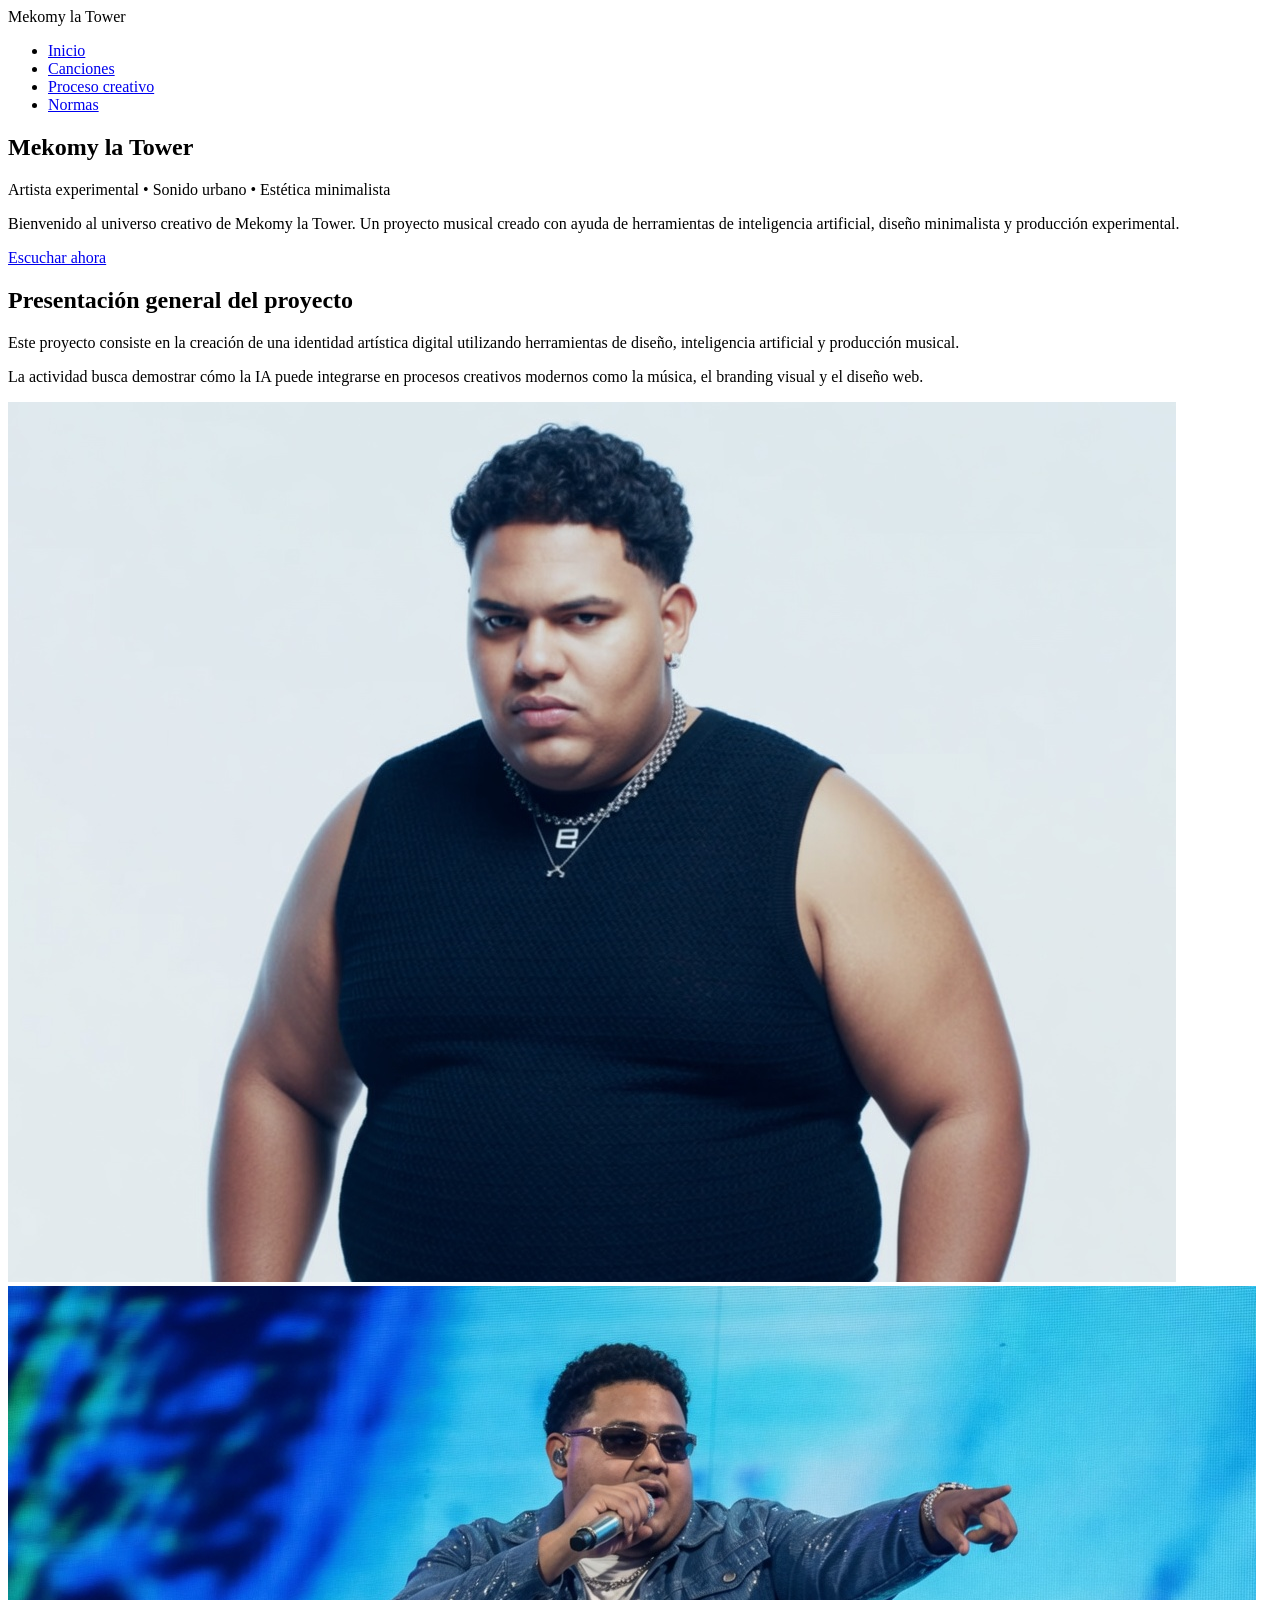
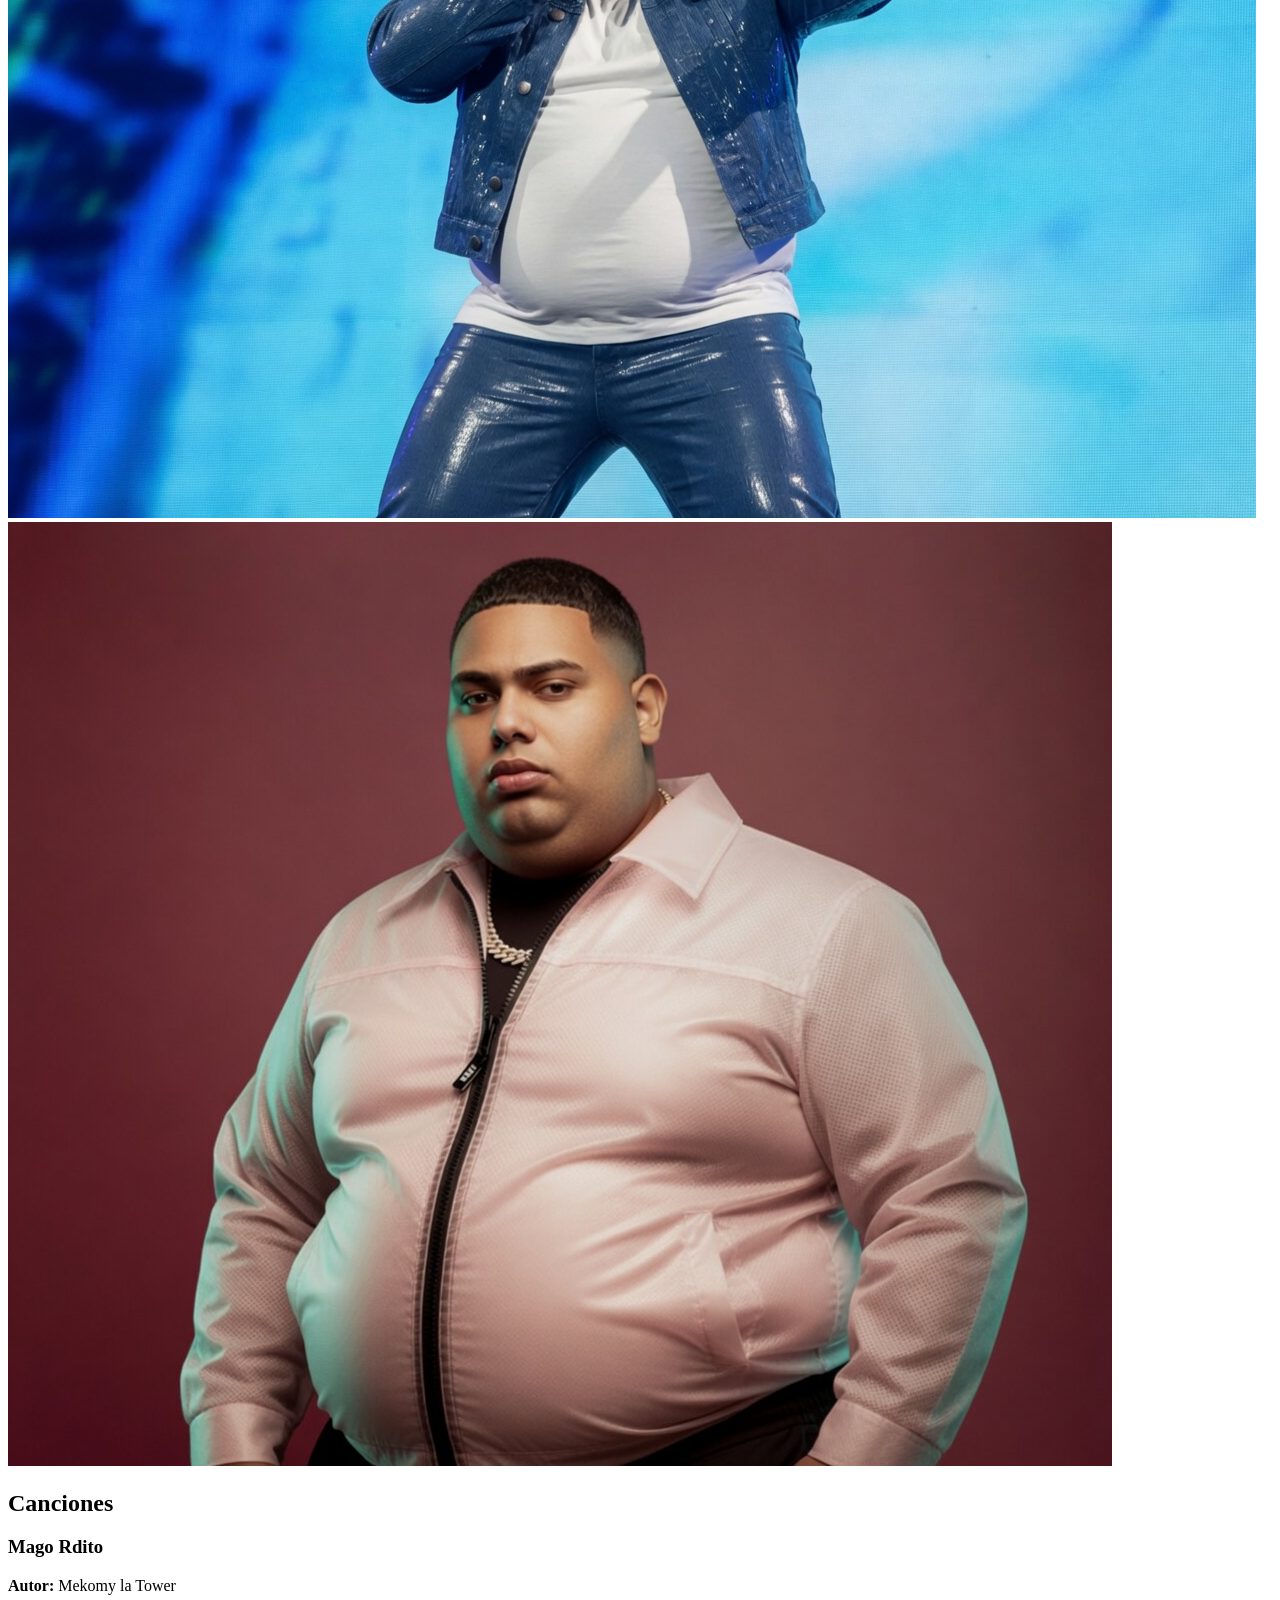
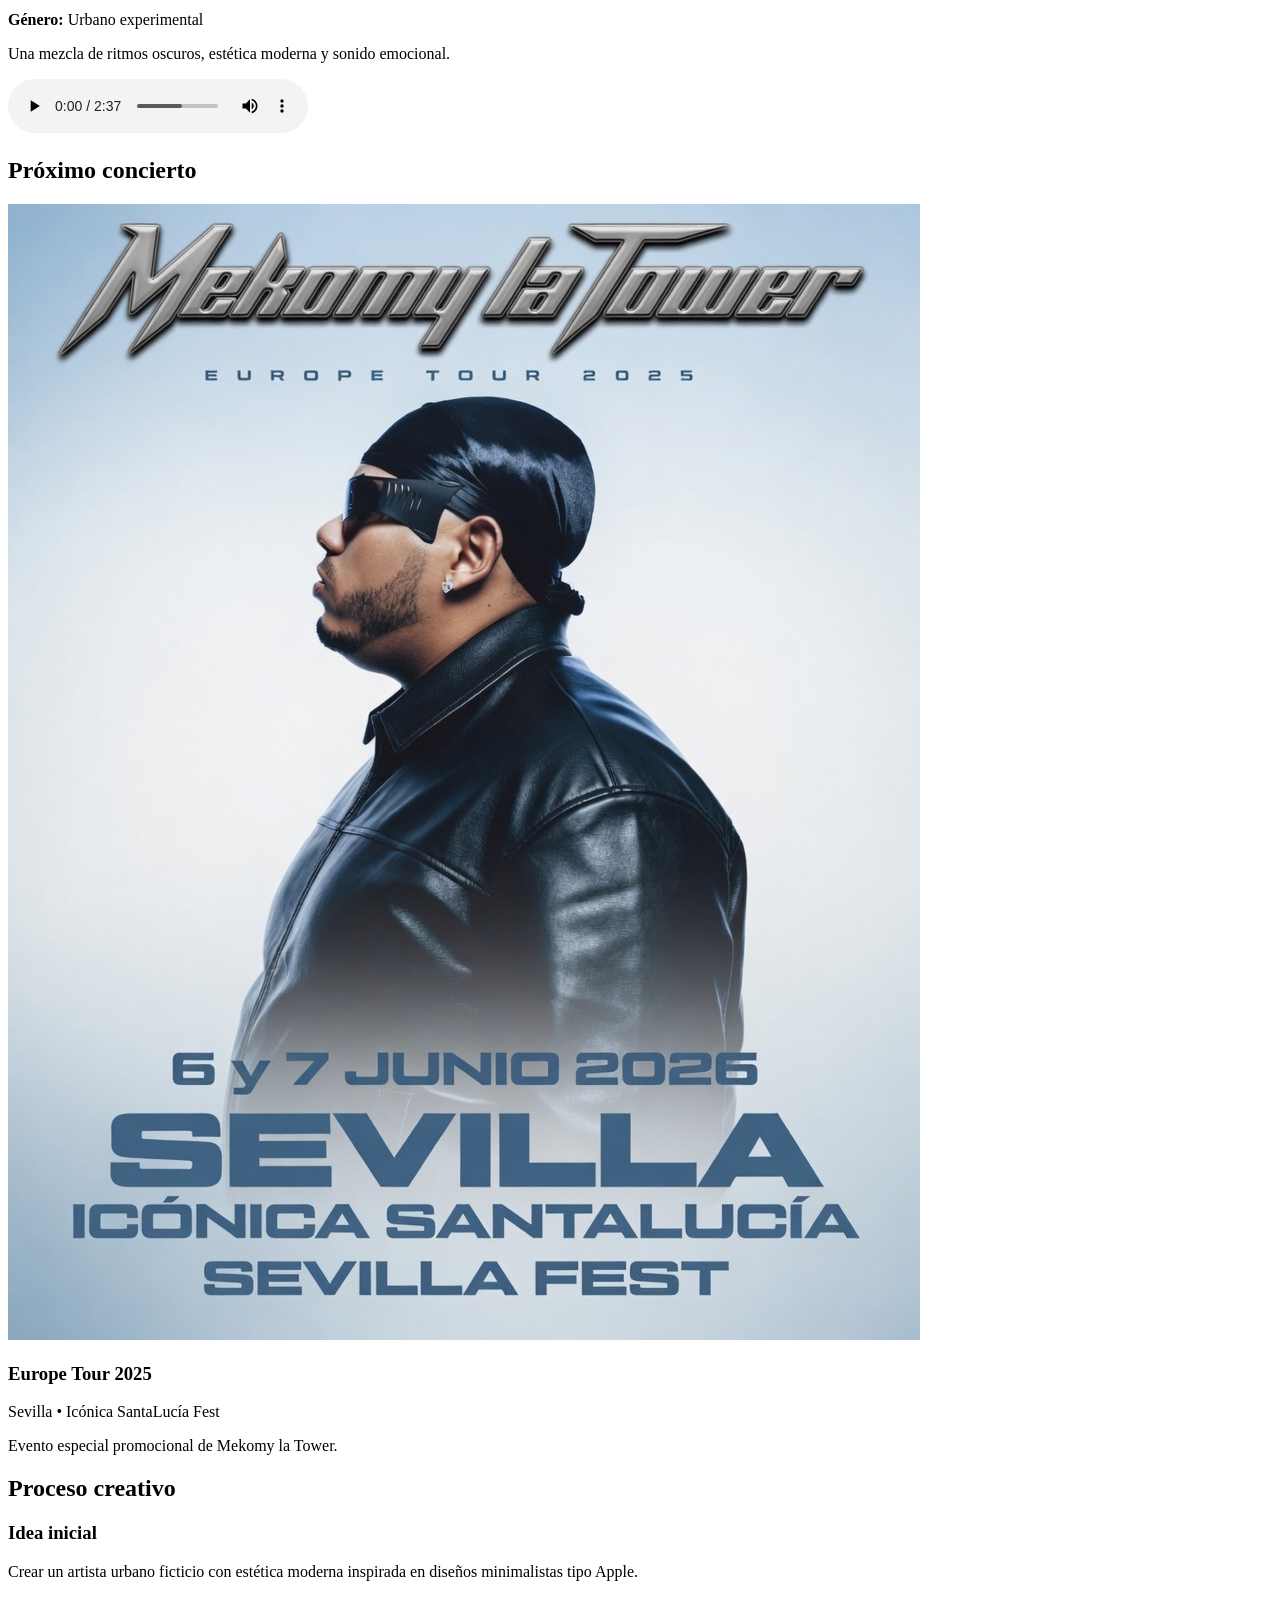
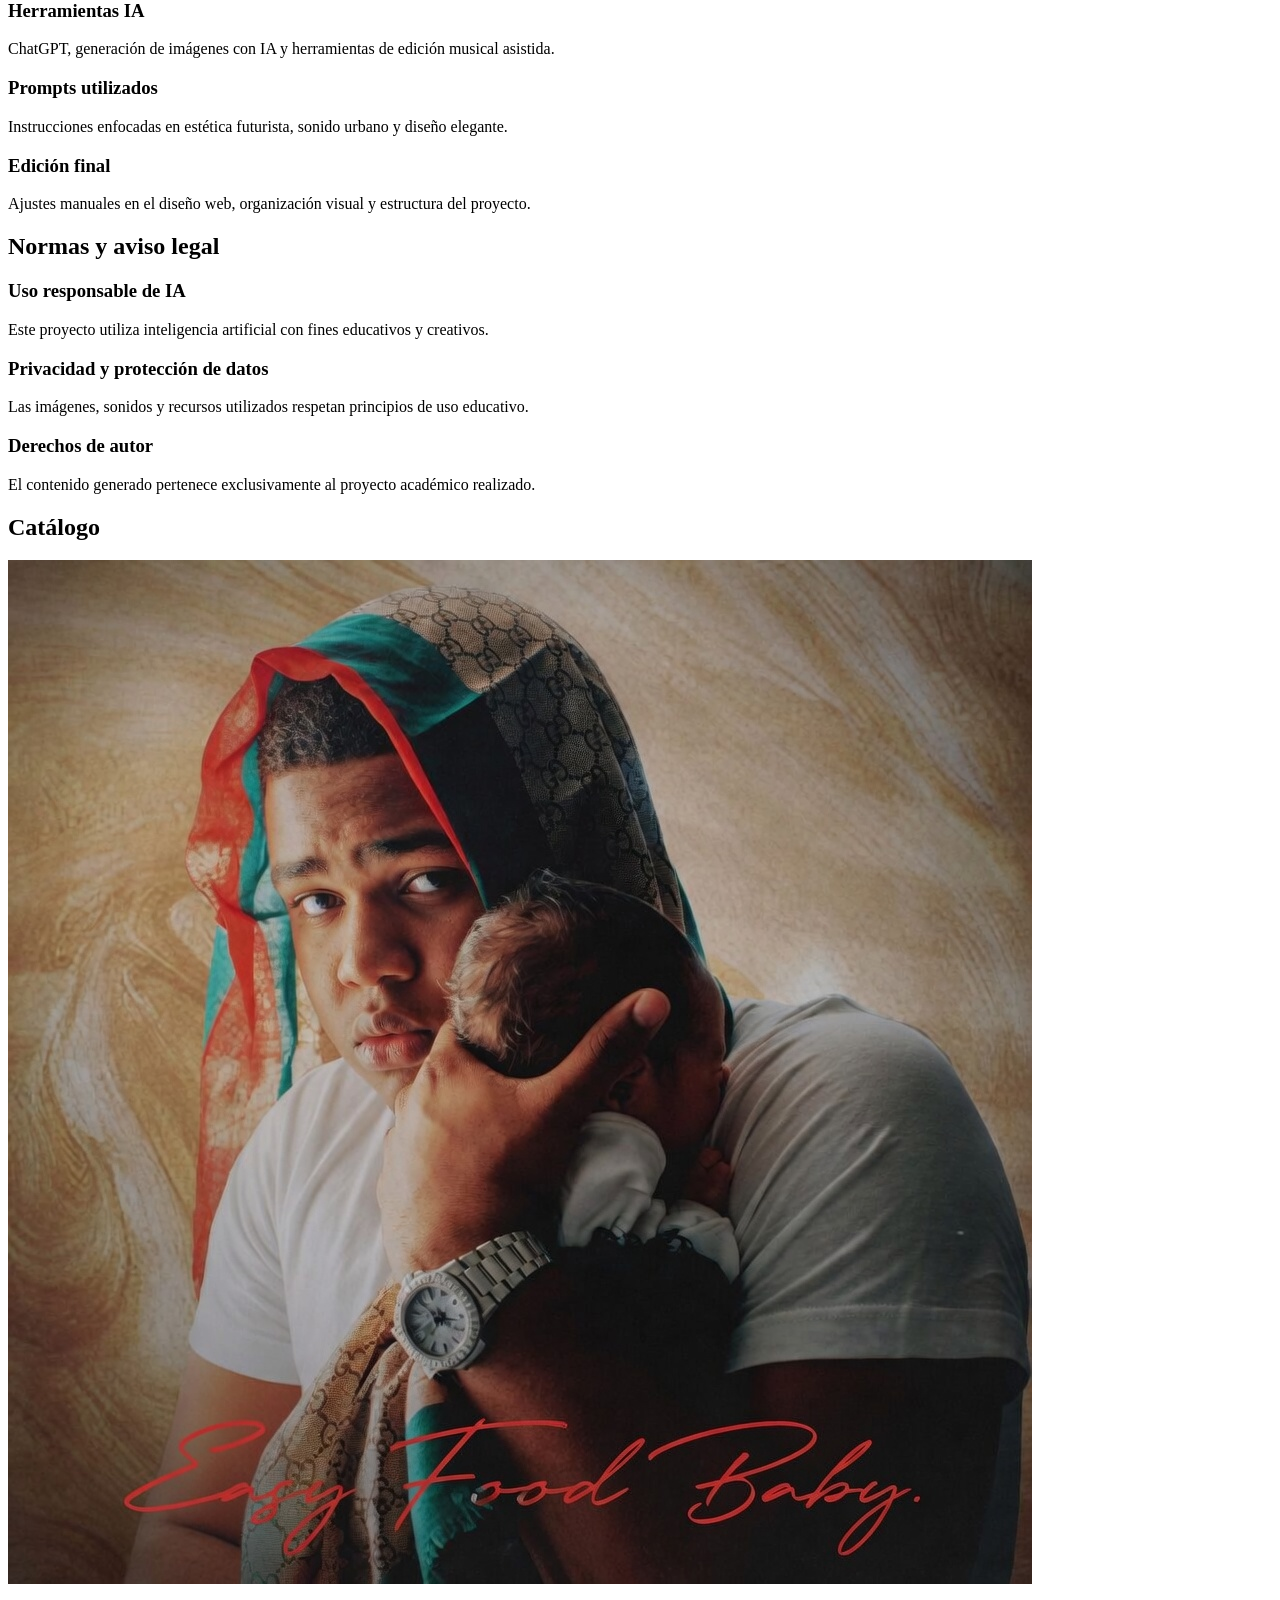
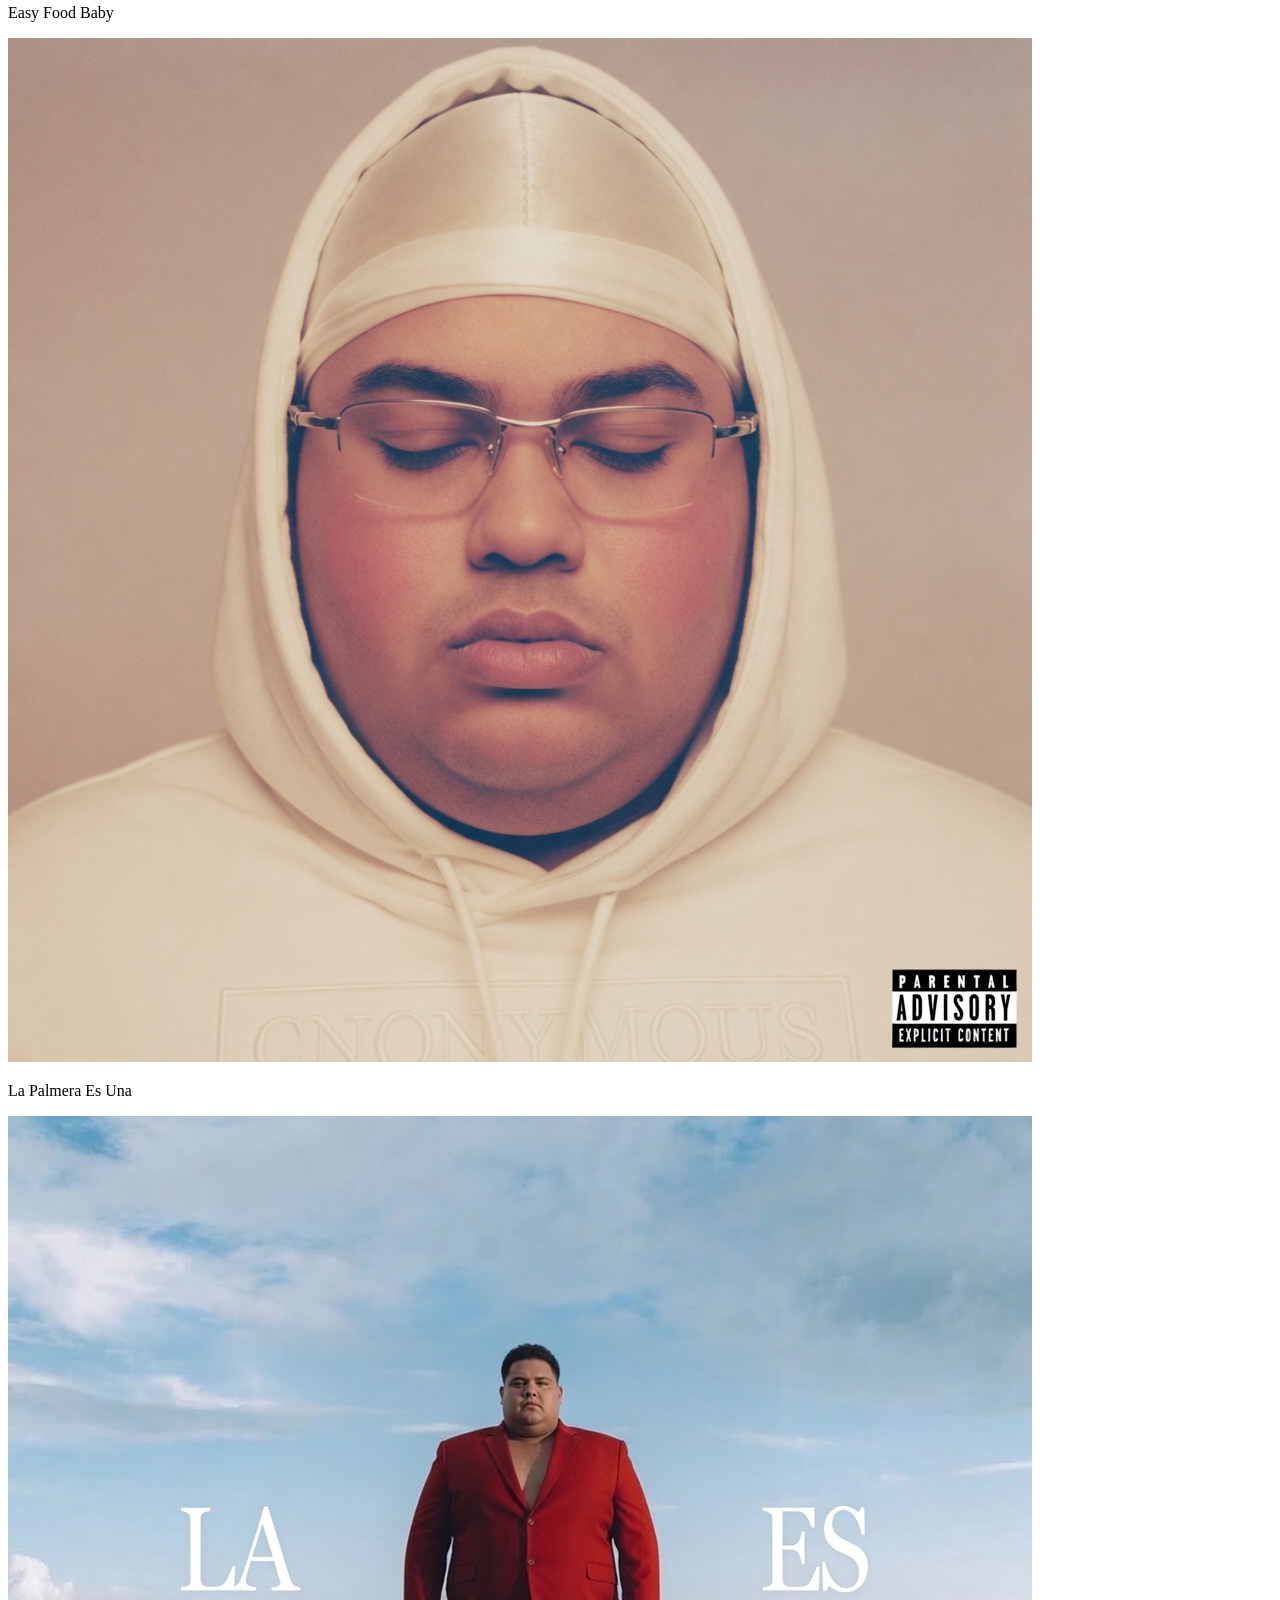
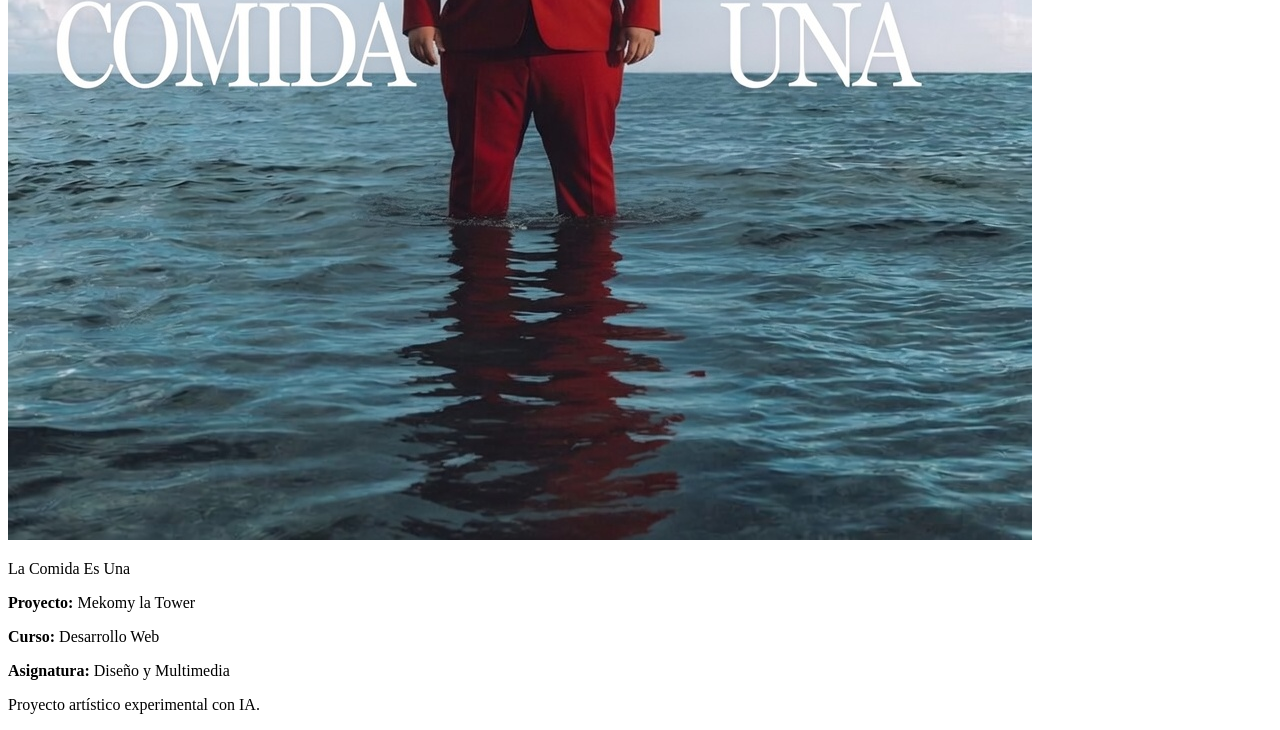
==== index.html @ 3405fbc7 "Add files via upload" ====
<!-- index.html -->
<!DOCTYPE html>
<html lang="es">
<head>
  <meta charset="UTF-8" />
  <meta name="viewport" content="width=device-width, initial-scale=1.0"/>
  <title>Mekomy la Tower</title>
  <link rel="stylesheet" href="style.css"/>
  <script defer src="script.js"></script>
</head>

<body>

  <!-- NAVBAR -->
  <header class="navbar">
    <div class="logo">Mekomy la Tower</div>

    <nav>
      <ul>
        <li><a href="#inicio">Inicio</a></li>
        <li><a href="#canciones">Canciones</a></li>
        <li><a href="#proceso">Proceso creativo</a></li>
        <li><a href="#normas">Normas</a></li>
      </ul>
    </nav>
  </header>

  <!-- HERO -->
  <section class="hero" id="inicio">

    <div class="hero-overlay"></div>

    <div class="hero-content">
      <h1>Mekomy la Tower</h1>
      <p class="subtitle">
        Artista experimental • Sonido urbano • Estética minimalista
      </p>

      <p class="welcome">
        Bienvenido al universo creativo de Mekomy la Tower.
        Un proyecto musical creado con ayuda de herramientas de inteligencia artificial,
        diseño minimalista y producción experimental.
      </p>

      <a href="#canciones" class="btn-main">Escuchar ahora</a>
    </div>

  </section>

  <!-- MAIN LAYOUT -->
  <main class="layout">

    <!-- CONTENIDO PRINCIPAL -->
    <section class="main-content">

      <!-- PRESENTACIÓN -->
      <section class="card presentation">
        <h2>Presentación general del proyecto</h2>

        <p>
          Este proyecto consiste en la creación de una identidad artística digital
          utilizando herramientas de diseño, inteligencia artificial y producción musical.
        </p>

        <p>
          La actividad busca demostrar cómo la IA puede integrarse en procesos creativos
          modernos como la música, el branding visual y el diseño web.
        </p>
      </section>

      <!-- IMAGENES -->
      <section class="gallery">
        <img src="myke entero.jpg" alt="Mekomy cuerpo completo">
        <img src="myke concierto.jpg" alt="Mekomy concierto">
        <img src="myke retrato.jpg" alt="Mekomy retrato">
      </section>

      <!-- CANCIONES -->
      <section id="canciones" class="card songs">

        <h2>Canciones</h2>

        <div class="song-card">

          <div class="song-info">
            <h3>Mago Rdito</h3>

            <p><strong>Autor:</strong> Mekomy la Tower</p>
            <p><strong>Género:</strong> Urbano experimental</p>

            <p class="song-desc">
              Una mezcla de ritmos oscuros, estética moderna y sonido emocional.
            </p>
          </div>

          <audio controls>
            <source src="Mago Rdito.mp3" type="audio/mpeg">
            Tu navegador no soporta audio HTML5.
          </audio>

        </div>

      </section>

      <!-- CONCIERTO -->
      <section class="card concert">

        <h2>Próximo concierto</h2>

        <img src="concierto fecha.jpg" alt="Concierto Sevilla">

        <div class="concert-text">
          <h3>Europe Tour 2025</h3>

          <p>
            Sevilla • Icónica SantaLucía Fest
          </p>

          <p>
            Evento especial promocional de Mekomy la Tower.
          </p>
        </div>

      </section>

      <!-- PROCESO -->
      <section id="proceso" class="card process">

        <h2>Proceso creativo</h2>

        <div class="process-grid">

          <div class="process-item">
            <h3>Idea inicial</h3>
            <p>
              Crear un artista urbano ficticio con estética moderna inspirada
              en diseños minimalistas tipo Apple.
            </p>
          </div>

          <div class="process-item">
            <h3>Herramientas IA</h3>
            <p>
              ChatGPT, generación de imágenes con IA y herramientas de edición
              musical asistida.
            </p>
          </div>

          <div class="process-item">
            <h3>Prompts utilizados</h3>
            <p>
              Instrucciones enfocadas en estética futurista, sonido urbano y diseño elegante.
            </p>
          </div>

          <div class="process-item">
            <h3>Edición final</h3>
            <p>
              Ajustes manuales en el diseño web, organización visual y estructura del proyecto.
            </p>
          </div>

        </div>

      </section>

      <!-- AVISO LEGAL -->
      <section id="normas" class="card legal">

        <h2>Normas y aviso legal</h2>

        <div class="legal-box">

          <h3>Uso responsable de IA</h3>
          <p>
            Este proyecto utiliza inteligencia artificial con fines educativos y creativos.
          </p>

          <h3>Privacidad y protección de datos</h3>
          <p>
            Las imágenes, sonidos y recursos utilizados respetan principios de uso educativo.
          </p>

          <h3>Derechos de autor</h3>
          <p>
            El contenido generado pertenece exclusivamente al proyecto académico realizado.
          </p>

        </div>

      </section>

    </section>

    <!-- SIDEBAR -->
    <aside class="sidebar">

      <div class="sidebar-card">
        <h2>Catálogo</h2>

        <div class="album">
          <img src="easy food baby.jpg" alt="Easy Food Baby">
          <p>Easy Food Baby</p>
        </div>

        <div class="album">
          <img src="la palmera negra.jpg" alt="La Palmera Es Una">
          <p>La Palmera Es Una</p>
        </div>

        <div class="album">
          <img src="la comida es una.jpg" alt="La Comida Es Una">
          <p>La Comida Es Una</p>
        </div>

      </div>

    </aside>

  </main>

  <!-- FOOTER -->
  <footer>

    <p><strong>Proyecto:</strong> Mekomy la Tower</p>
    <p><strong>Curso:</strong> Desarrollo Web</p>
    <p><strong>Asignatura:</strong> Diseño y Multimedia</p>
    <p>Proyecto artístico experimental con IA.</p>

  </footer>

</body>
</html>
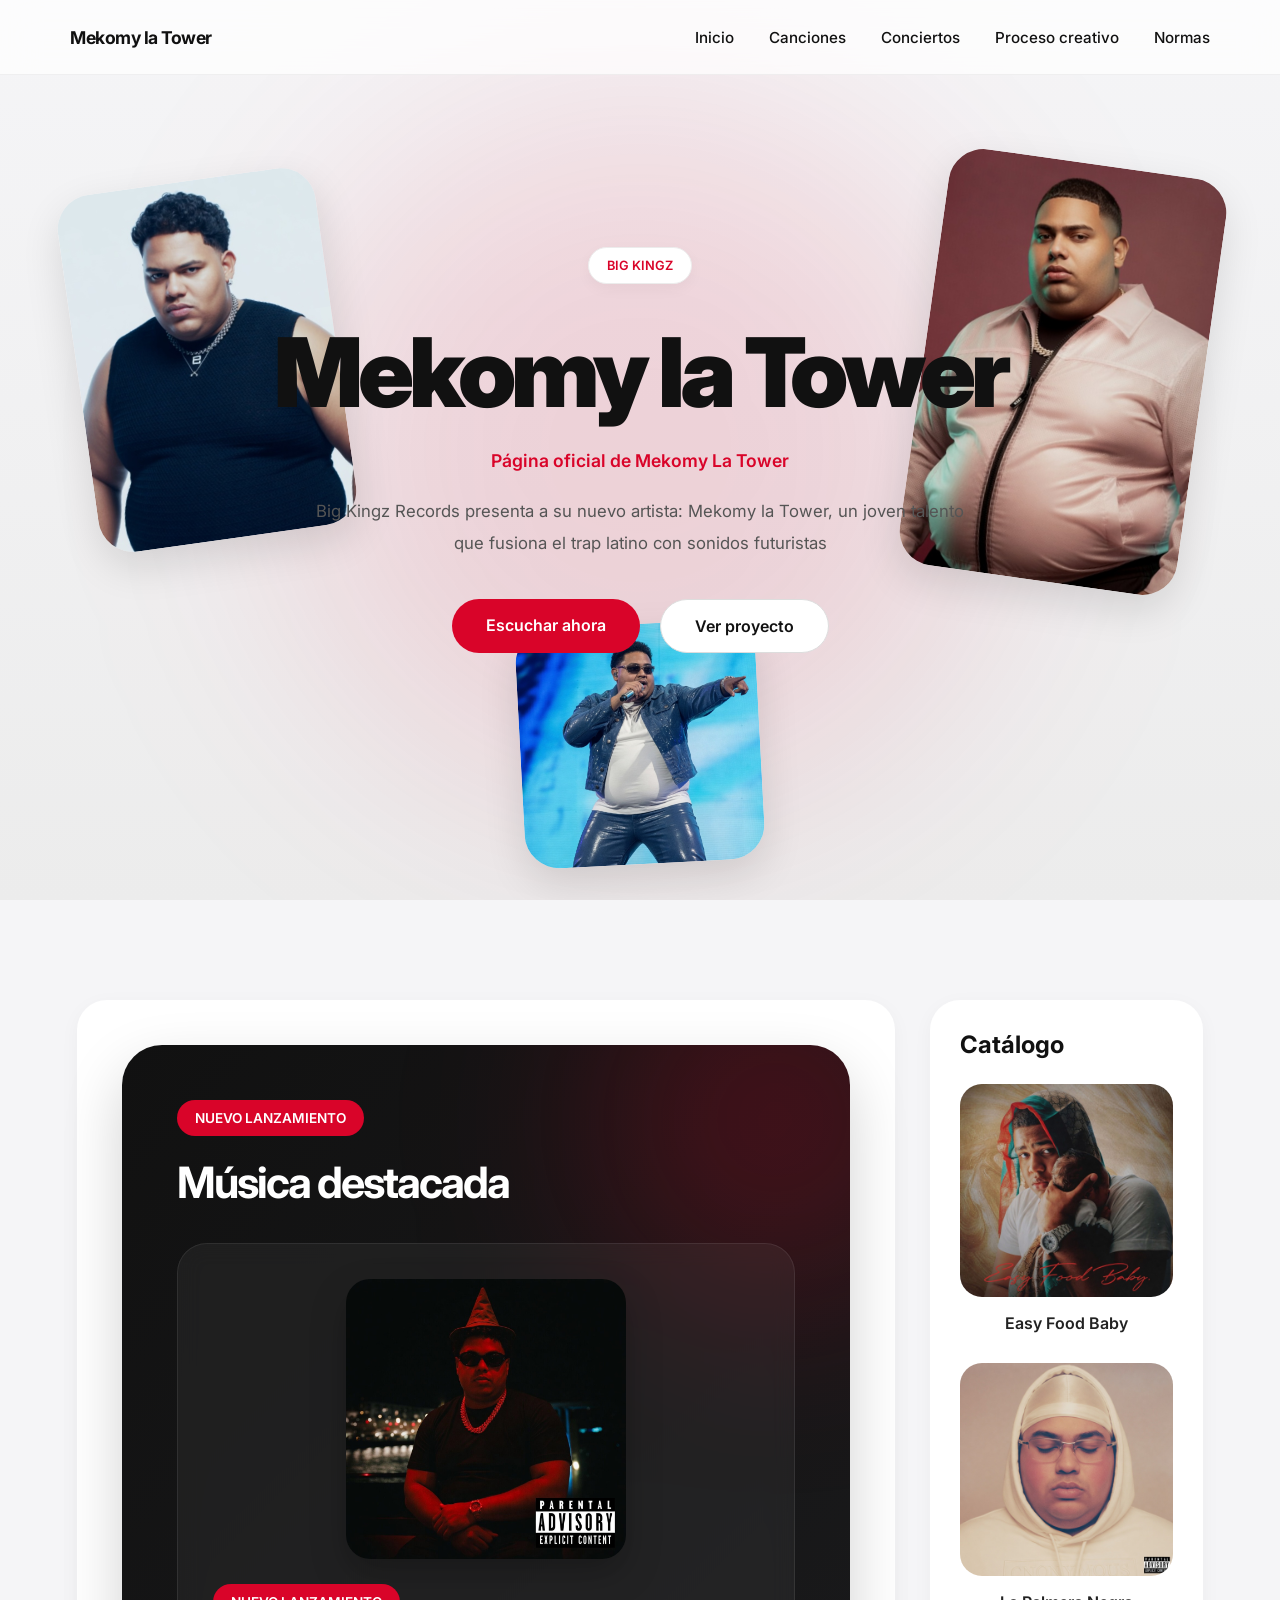
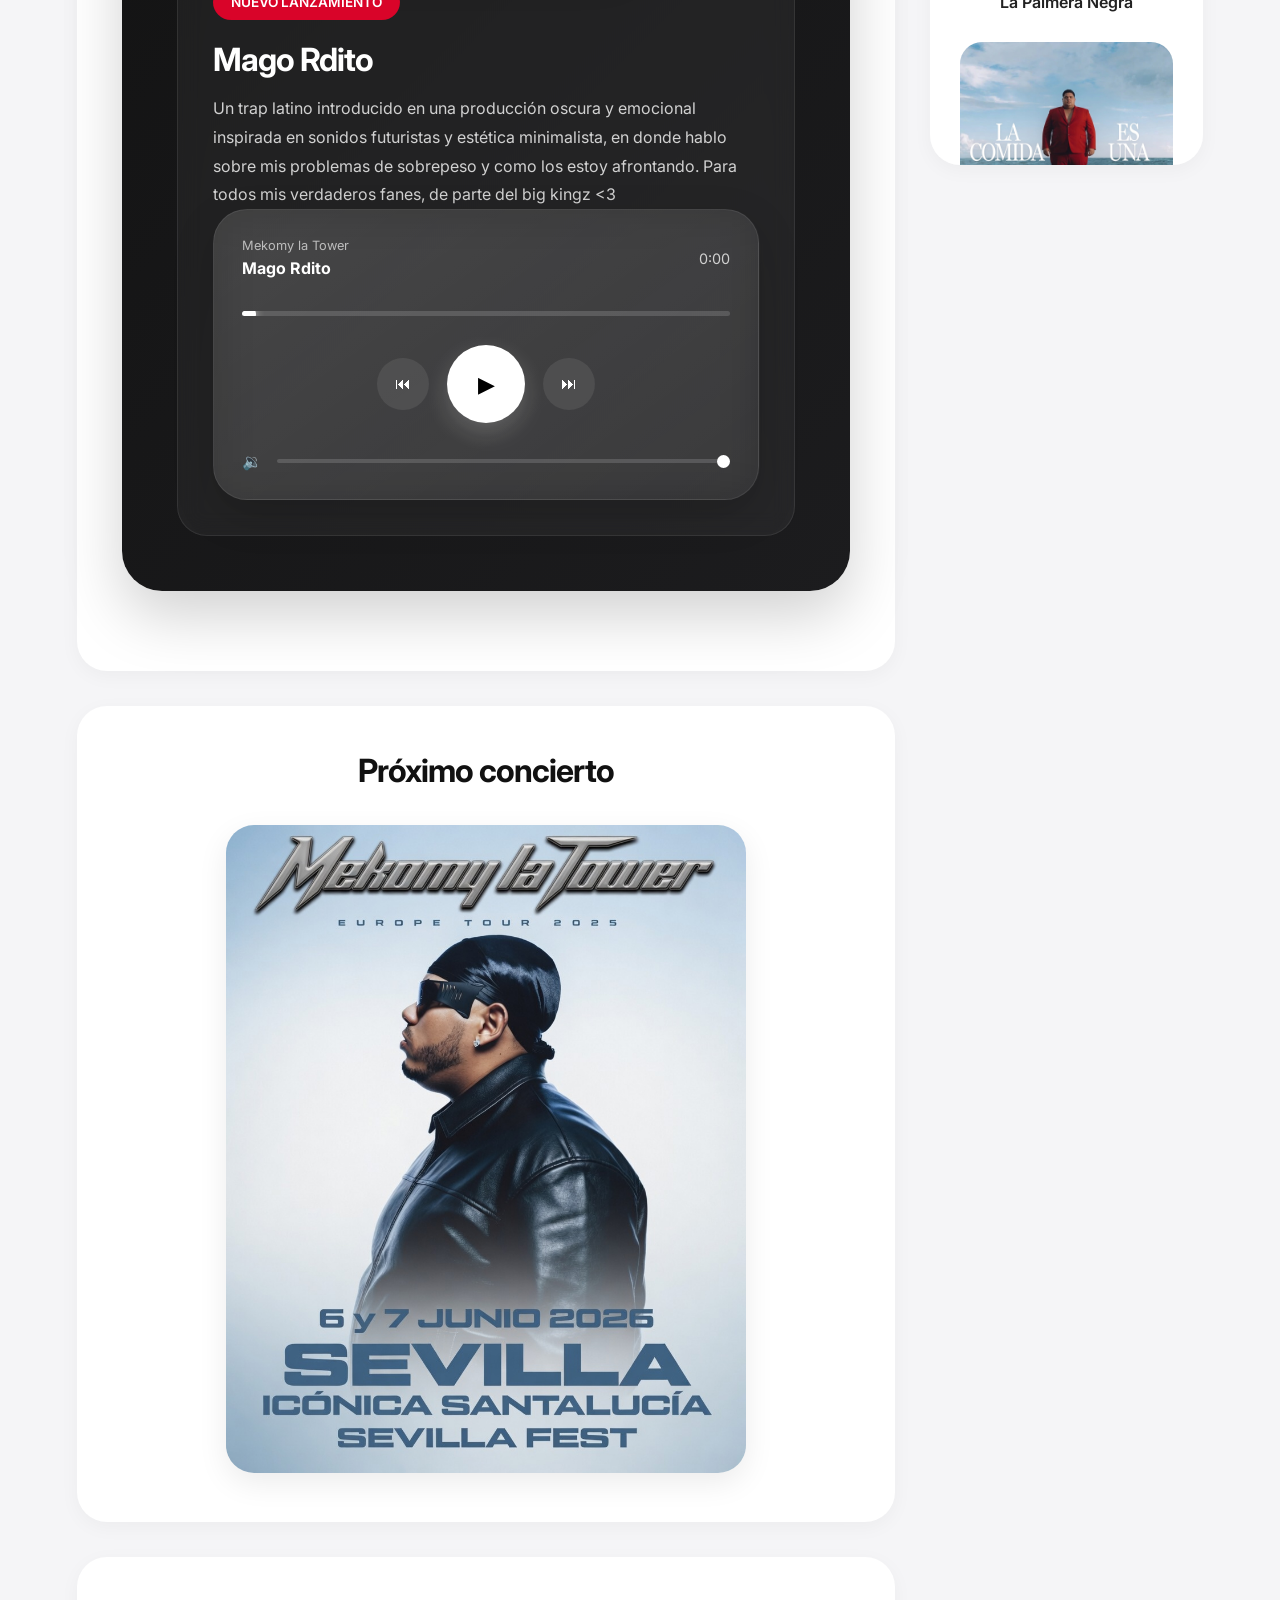
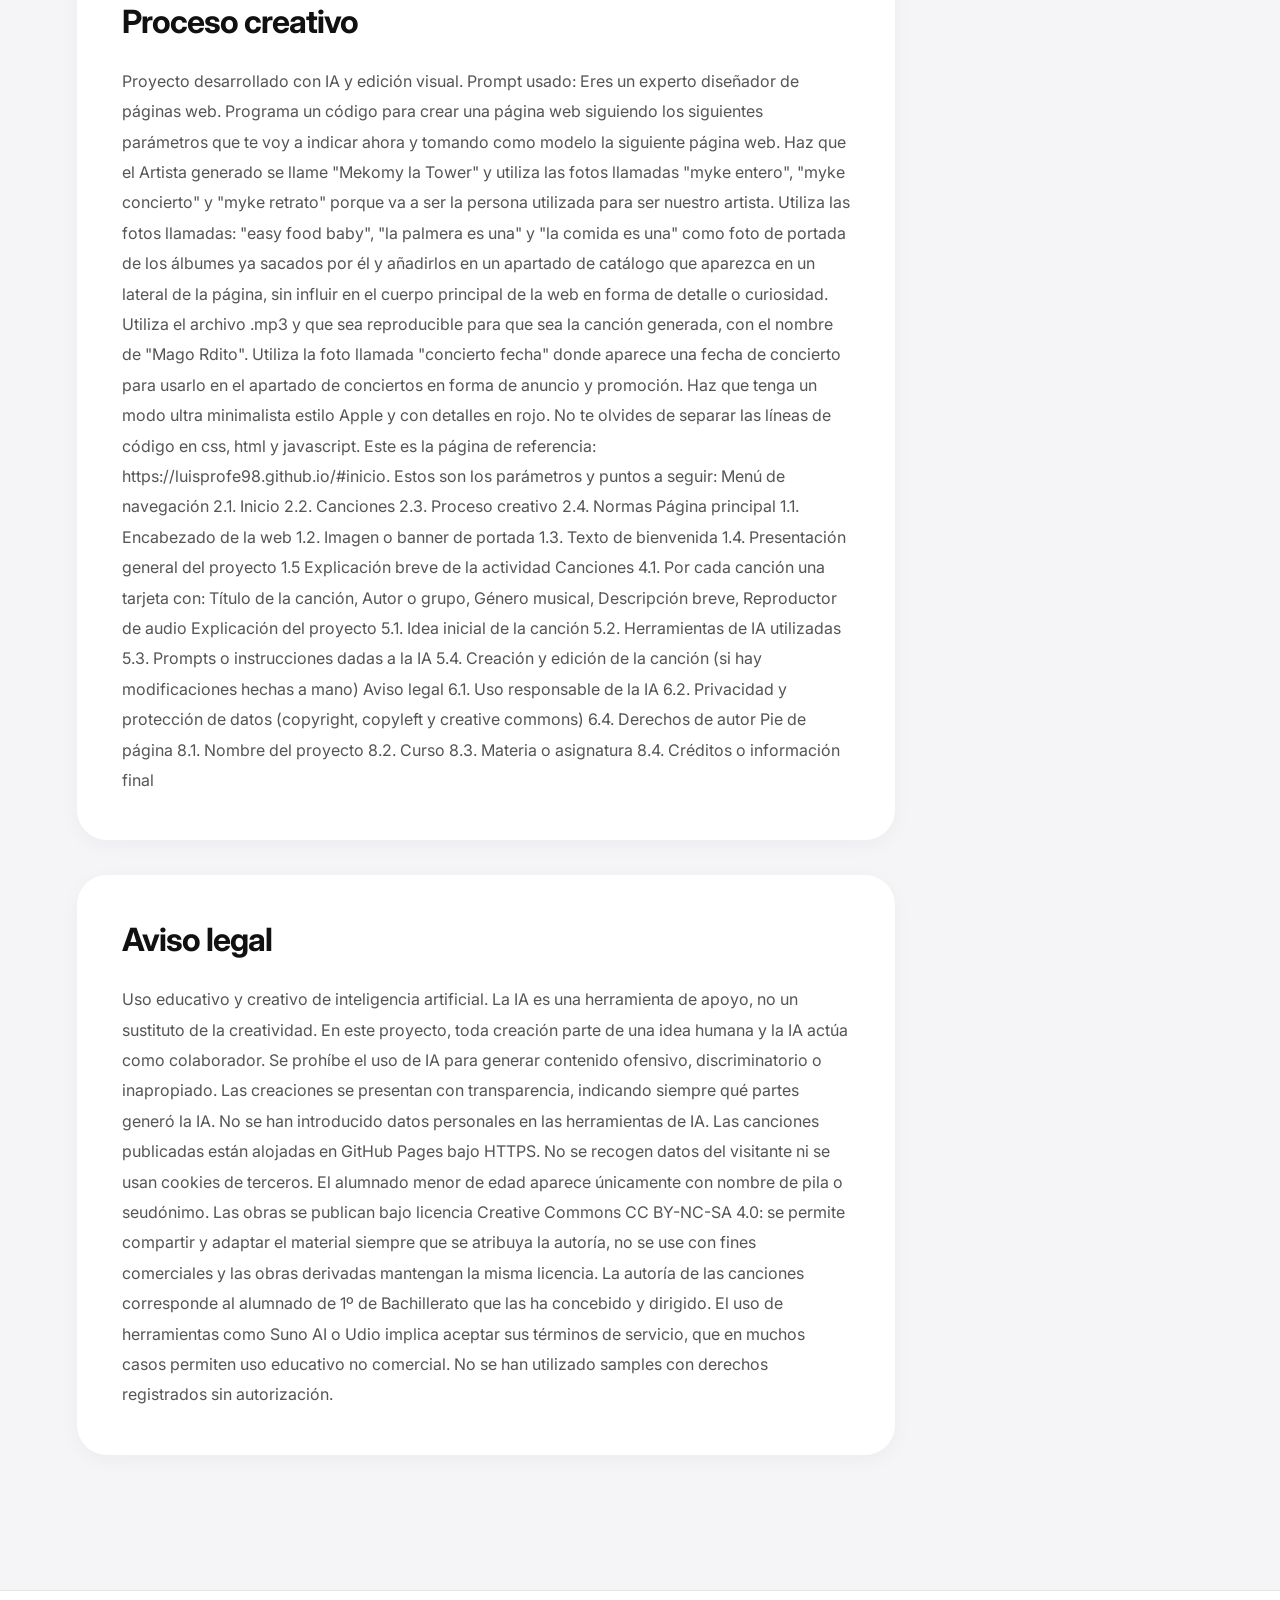
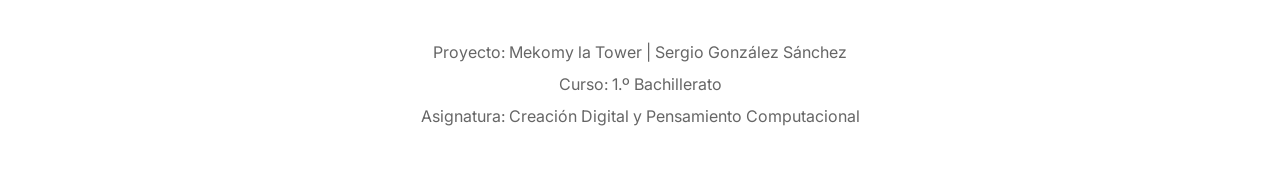
==== commit 21b4b042: "Add files via upload" ====
--- a/index.html
+++ b/index.html
@@ -1,215 +1,292 @@
-<!-- index.html -->
 <!DOCTYPE html>
 <html lang="es">
+
 <head>
-  <meta charset="UTF-8" />
-  <meta name="viewport" content="width=device-width, initial-scale=1.0"/>
+  <meta charset="UTF-8">
+  <meta name="viewport" content="width=device-width, initial-scale=1.0">
+
   <title>Mekomy la Tower</title>
-  <link rel="stylesheet" href="style.css"/>
-  <script defer src="script.js"></script>
+
+  <!-- CSS -->
+  <link rel="stylesheet" href="./style.css">
+
+  <!-- JS -->
+  <script defer src="./script.js"></script>
+
 </head>
 
 <body>
 
-  <!-- NAVBAR -->
   <header class="navbar">
-    <div class="logo">Mekomy la Tower</div>
+
+    <div class="logo">
+      Mekomy la Tower
+    </div>
 
     <nav>
       <ul>
         <li><a href="#inicio">Inicio</a></li>
         <li><a href="#canciones">Canciones</a></li>
+        <li><a href="#conciertos">Conciertos</a></li>
         <li><a href="#proceso">Proceso creativo</a></li>
         <li><a href="#normas">Normas</a></li>
       </ul>
     </nav>
+
   </header>
 
   <!-- HERO -->
-  <section class="hero" id="inicio">
-
-    <div class="hero-overlay"></div>
-
-    <div class="hero-content">
-      <h1>Mekomy la Tower</h1>
-      <p class="subtitle">
-        Artista experimental • Sonido urbano • Estética minimalista
-      </p>
-
-      <p class="welcome">
-        Bienvenido al universo creativo de Mekomy la Tower.
-        Un proyecto musical creado con ayuda de herramientas de inteligencia artificial,
-        diseño minimalista y producción experimental.
-      </p>
-
-      <a href="#canciones" class="btn-main">Escuchar ahora</a>
+
+  <!-- =========================
+     INICIO NUEVO (REEMPLAZAR)
+========================= -->
+
+<section class="hero" id="inicio">
+
+  <div class="hero-overlay"></div>
+
+  <!-- IMÁGENES FLOTANTES -->
+  <img src="img/myke entero.jpg" class="floating-img img-1" alt="">
+  <img src="img/myke retrato.jpg" class="floating-img img-2" alt="">
+  <img src="img/myke concierto.jpg" class="floating-img img-3" alt="">
+
+  <div class="hero-content">
+
+    <span class="hero-tag">
+      BIG KINGZ
+    </span>
+
+    <h1>Mekomy la Tower</h1>
+
+    <p class="subtitle">
+      Página oficial de Mekomy La Tower
+    </p>
+
+    <p class="welcome">
+      Big Kingz Records presenta a su nuevo artista: Mekomy la Tower, un joven talento que fusiona el trap latino con sonidos futuristas
+    </p>
+
+    <div class="hero-buttons">
+
+      <a href="#canciones" class="btn-main">
+        Escuchar ahora
+      </a>
+
+      <a href="#proceso" class="btn-secondary">
+        Ver proyecto
+      </a>
+
     </div>
 
-  </section>
-
-  <!-- MAIN LAYOUT -->
+  </div>
+
+</section>
+
+  <!-- MAIN -->
+
   <main class="layout">
 
-    <!-- CONTENIDO PRINCIPAL -->
     <section class="main-content">
 
-      <!-- PRESENTACIÓN -->
-      <section class="card presentation">
-        <h2>Presentación general del proyecto</h2>
+      <!-- CANCIONES -->
+
+      <section class="card" id="canciones">
+
+      <section class="songs card" id="canciones">
+
+  <span class="listen-tag">
+    
+    NUEVO LANZAMIENTO
+  </span>
+
+  <h2>Música destacada</h2>
+
+  <div class="song-card">
+
+   <div class="music-player">
+
+  <!-- PORTADA -->
+  <img src="img/myke mago.jpg" class="song-cover" alt="">
+
+  <!-- INFO -->
+  <div class="music-info">
+
+    <span class="listen-tag">
+      NUEVO LANZAMIENTO
+    </span>
+
+    <h3>Mago Rdito</h3>
+
+
+    <p class="music-desc">
+       Un trap latino introducido en una producción oscura y emocional inspirada
+      en sonidos futuristas y estética minimalista, en donde hablo sobre mis problemas de sobrepeso y como los estoy afrontando. Para todos mis verdaderos fanes, de parte del big kingz <3
+
+    </p>
+
+    <!-- PLAYER -->
+
+<div class="player-box">
+
+  <audio id="audio-player">
+    <source src="mp3/Mago Rdito.mp3" type="audio/mpeg">
+  </audio>
+
+  <!-- CABECERA -->
+
+  <div class="player-header">
+
+    <div class="now-playing">
+      <span>Mekomy la Tower</span>
+      <strong>Mago Rdito</strong>
+    </div>
+
+    <div class="song-time" id="songTime">
+      0:00
+    </div>
+
+  </div>
+
+  <!-- BARRA -->
+
+  <div class="progress-container">
+
+    <input
+      type="range"
+      id="progressBar"
+      min="0"
+      max="100"
+      value="0"
+    >
+
+  </div>
+
+  <!-- CONTROLES -->
+
+  <div class="controls">
+
+    <button class="control-btn" id="backBtn">
+      ⏮
+    </button>
+
+    <button class="play-btn" id="playBtn">
+      ▶
+    </button>
+
+    <button class="control-btn" id="forwardBtn">
+      ⏭
+    </button>
+
+  </div>
+
+  <!-- VOLUMEN -->
+
+  <div class="volume-wrapper">
+
+    <span>🔉</span>
+
+    <input
+      type="range"
+      id="volumeControl"
+      min="0"
+      max="1"
+      step="0.01"
+      value="1"
+    >
+
+  </div>
+
+</div>
+
+</section>
+      </section>
+
+      <section class="card concert" id="conciertos">
+
+        <h2>Próximo concierto</h2>
+
+        <img src="img/concierto fecha.jpg" alt="">
+
+      </section>
+
+      <!-- PROCESO -->
+
+      <section class="card" id="proceso">
+
+        <h2>Proceso creativo</h2>
 
         <p>
-          Este proyecto consiste en la creación de una identidad artística digital
-          utilizando herramientas de diseño, inteligencia artificial y producción musical.
+          Proyecto desarrollado con IA y edición visual. Prompt usado:
+          Eres un experto diseñador de páginas web. Programa un código para crear una página web siguiendo los siguientes parámetros que te voy a indicar ahora y tomando como modelo la siguiente página web. Haz que el Artista generado se llame "Mekomy la Tower" y utiliza las fotos llamadas "myke entero", "myke concierto" y "myke retrato" porque va a ser la persona utilizada para ser nuestro artista. Utiliza las fotos llamadas: "easy food baby", "la palmera es una" y "la comida es una" como foto de portada de los álbumes ya sacados por él y añadirlos en un apartado de catálogo que aparezca en un lateral de la página, sin influir en el cuerpo principal de la web en forma de detalle o curiosidad. Utiliza el archivo .mp3 y que sea reproducible para que sea la canción generada, con el nombre de "Mago Rdito". Utiliza la foto llamada "concierto fecha" donde aparece una fecha de concierto para usarlo en el apartado de conciertos en forma de anuncio y promoción. Haz que tenga un modo ultra minimalista estilo Apple y con detalles en rojo. No te olvides de separar las líneas de código en css, html y javascript. Este es la página de referencia: https://luisprofe98.github.io/#inicio. Estos son los parámetros y puntos a seguir:
+          Menú de navegación
+          2.1. Inicio
+          2.2. Canciones
+          2.3. Proceso creativo
+          2.4. Normas
+          Página principal
+          1.1. Encabezado de la web
+          1.2. Imagen o banner de portada
+          1.3. Texto de bienvenida
+          1.4. Presentación general del proyecto
+          1.5 Explicación breve de la actividad
+          Canciones
+          4.1. Por cada canción una tarjeta con: Título de la canción, Autor o grupo, Género musical, Descripción breve, Reproductor de audio
+          Explicación del proyecto
+          5.1. Idea inicial de la canción
+          5.2. Herramientas de IA utilizadas
+          5.3. Prompts o instrucciones dadas a la IA
+          5.4. Creación y edición de la canción (si hay modificaciones hechas a mano)
+          Aviso legal
+          6.1. Uso responsable de la IA
+          6.2. Privacidad y protección de datos (copyright, copyleft y creative commons)
+          6.4. Derechos de autor
+          Pie de página
+          8.1. Nombre del proyecto
+          8.2. Curso
+          8.3. Materia o asignatura
+          8.4. Créditos o información final 
+
+
+      </section>
+
+      <!-- NORMAS -->
+
+      <section class="card" id="normas">
+
+        <h2>Aviso legal</h2>
+
+        <p>
+          Uso educativo y creativo de inteligencia artificial.
+          La IA es una herramienta de apoyo, no un sustituto de la creatividad. En este proyecto, toda creación parte de una idea humana y la IA actúa como colaborador. Se prohíbe el uso de IA para generar contenido ofensivo, discriminatorio o inapropiado. Las creaciones se presentan con transparencia, indicando siempre qué partes generó la IA.
+          No se han introducido datos personales en las herramientas de IA. Las canciones publicadas están alojadas en GitHub Pages bajo HTTPS. No se recogen datos del visitante ni se usan cookies de terceros. El alumnado menor de edad aparece únicamente con nombre de pila o seudónimo.
+          Las obras se publican bajo licencia Creative Commons CC BY-NC-SA 4.0: se permite compartir y adaptar el material siempre que se atribuya la autoría, no se use con fines comerciales y las obras derivadas mantengan la misma licencia.
+          La autoría de las canciones corresponde al alumnado de 1º de Bachillerato que las ha concebido y dirigido. El uso de herramientas como Suno AI o Udio implica aceptar sus términos de servicio, que en muchos casos permiten uso educativo no comercial. No se han utilizado samples con derechos registrados sin autorización.
         </p>
 
-        <p>
-          La actividad busca demostrar cómo la IA puede integrarse en procesos creativos
-          modernos como la música, el branding visual y el diseño web.
-        </p>
       </section>
 
-      <!-- IMAGENES -->
-      <section class="gallery">
-        <img src="myke entero.jpg" alt="Mekomy cuerpo completo">
-        <img src="myke concierto.jpg" alt="Mekomy concierto">
-        <img src="myke retrato.jpg" alt="Mekomy retrato">
-      </section>
-
-      <!-- CANCIONES -->
-      <section id="canciones" class="card songs">
-
-        <h2>Canciones</h2>
-
-        <div class="song-card">
-
-          <div class="song-info">
-            <h3>Mago Rdito</h3>
-
-            <p><strong>Autor:</strong> Mekomy la Tower</p>
-            <p><strong>Género:</strong> Urbano experimental</p>
-
-            <p class="song-desc">
-              Una mezcla de ritmos oscuros, estética moderna y sonido emocional.
-            </p>
-          </div>
-
-          <audio controls>
-            <source src="Mago Rdito.mp3" type="audio/mpeg">
-            Tu navegador no soporta audio HTML5.
-          </audio>
-
-        </div>
-
-      </section>
-
-      <!-- CONCIERTO -->
-      <section class="card concert">
-
-        <h2>Próximo concierto</h2>
-
-        <img src="concierto fecha.jpg" alt="Concierto Sevilla">
-
-        <div class="concert-text">
-          <h3>Europe Tour 2025</h3>
-
-          <p>
-            Sevilla • Icónica SantaLucía Fest
-          </p>
-
-          <p>
-            Evento especial promocional de Mekomy la Tower.
-          </p>
-        </div>
-
-      </section>
-
-      <!-- PROCESO -->
-      <section id="proceso" class="card process">
-
-        <h2>Proceso creativo</h2>
-
-        <div class="process-grid">
-
-          <div class="process-item">
-            <h3>Idea inicial</h3>
-            <p>
-              Crear un artista urbano ficticio con estética moderna inspirada
-              en diseños minimalistas tipo Apple.
-            </p>
-          </div>
-
-          <div class="process-item">
-            <h3>Herramientas IA</h3>
-            <p>
-              ChatGPT, generación de imágenes con IA y herramientas de edición
-              musical asistida.
-            </p>
-          </div>
-
-          <div class="process-item">
-            <h3>Prompts utilizados</h3>
-            <p>
-              Instrucciones enfocadas en estética futurista, sonido urbano y diseño elegante.
-            </p>
-          </div>
-
-          <div class="process-item">
-            <h3>Edición final</h3>
-            <p>
-              Ajustes manuales en el diseño web, organización visual y estructura del proyecto.
-            </p>
-          </div>
-
-        </div>
-
-      </section>
-
-      <!-- AVISO LEGAL -->
-      <section id="normas" class="card legal">
-
-        <h2>Normas y aviso legal</h2>
-
-        <div class="legal-box">
-
-          <h3>Uso responsable de IA</h3>
-          <p>
-            Este proyecto utiliza inteligencia artificial con fines educativos y creativos.
-          </p>
-
-          <h3>Privacidad y protección de datos</h3>
-          <p>
-            Las imágenes, sonidos y recursos utilizados respetan principios de uso educativo.
-          </p>
-
-          <h3>Derechos de autor</h3>
-          <p>
-            El contenido generado pertenece exclusivamente al proyecto académico realizado.
-          </p>
-
-        </div>
-
-      </section>
-
     </section>
 
     <!-- SIDEBAR -->
+
     <aside class="sidebar">
 
       <div class="sidebar-card">
+
         <h2>Catálogo</h2>
 
         <div class="album">
-          <img src="easy food baby.jpg" alt="Easy Food Baby">
+          <img src="img/easy food baby.jpg" alt="">
           <p>Easy Food Baby</p>
         </div>
 
         <div class="album">
-          <img src="la palmera negra.jpg" alt="La Palmera Es Una">
-          <p>La Palmera Es Una</p>
+          <img src="img/la palmera negra.jpg" alt="">
+          <p>La Palmera Negra</p>
         </div>
 
         <div class="album">
-          <img src="la comida es una.jpg" alt="La Comida Es Una">
+          <img src="img/la comida es una.jpg" alt="">
           <p>La Comida Es Una</p>
         </div>
 
@@ -219,15 +296,14 @@
 
   </main>
 
-  <!-- FOOTER -->
   <footer>
 
-    <p><strong>Proyecto:</strong> Mekomy la Tower</p>
-    <p><strong>Curso:</strong> Desarrollo Web</p>
-    <p><strong>Asignatura:</strong> Diseño y Multimedia</p>
-    <p>Proyecto artístico experimental con IA.</p>
+    <p>Proyecto: Mekomy la Tower | Sergio González Sánchez</p>
+    <p>Curso: 1.º Bachillerato</p>
+    <p>Asignatura: Creación Digital y Pensamiento Computacional</p>
 
   </footer>
 
 </body>
+
 </html>
--- a/style.css
+++ b/style.css
@@ -0,0 +1,1088 @@
+/* =========================
+   STYLE.CSS NUEVO
+   Estilo Apple minimalista
+========================= */
+
+@import url('https://fonts.googleapis.com/css2?family=Inter:wght@300;400;500;600;700;900&display=swap');
+
+*{
+  margin:0;
+  padding:0;
+  box-sizing:border-box;
+}
+
+html{
+  scroll-behavior:smooth;
+}
+
+body{
+  font-family:'Inter',sans-serif;
+  background:#f5f5f7;
+  color:#111;
+  overflow-x:hidden;
+}
+
+/* =========================
+   NAVBAR
+========================= */
+
+.navbar{
+  position:fixed;
+  top:0;
+  width:100%;
+  height:75px;
+
+  display:flex;
+  justify-content:space-between;
+  align-items:center;
+
+  padding:0 70px;
+
+  background:rgba(255,255,255,0.7);
+  backdrop-filter:blur(18px);
+
+  border-bottom:1px solid rgba(0,0,0,0.05);
+
+  z-index:1000;
+}
+
+.logo{
+  font-size:1.1rem;
+  font-weight:700;
+  letter-spacing:-0.5px;
+}
+
+.navbar ul{
+  display:flex;
+  list-style:none;
+  gap:35px;
+}
+
+.navbar a{
+  text-decoration:none;
+  color:#111;
+  font-size:0.95rem;
+  font-weight:500;
+  transition:0.3s;
+}
+
+.navbar a:hover{
+  color:#d90429;
+}
+
+/* =========================
+   HERO
+========================= */
+
+.hero{
+  height:100vh;
+
+  background:
+  linear-gradient(rgba(0,0,0,0.45), rgba(0,0,0,0.45)),
+  url("./myke-concierto.jpg");
+
+  background-size:cover;
+  background-position:center;
+
+  display:flex;
+  justify-content:center;
+  align-items:center;
+
+  text-align:center;
+
+  padding:20px;
+}
+
+.hero-content{
+  max-width:850px;
+}
+
+.hero h1{
+  color:white;
+  font-size:5.5rem;
+  font-weight:900;
+  letter-spacing:-4px;
+  margin-bottom:20px;
+}
+
+.subtitle{
+  color:#ff4d4d;
+  font-size:1.1rem;
+  margin-bottom:25px;
+  font-weight:500;
+}
+
+.welcome{
+  color:#f1f1f1;
+  line-height:1.8;
+  font-size:1.05rem;
+  margin-bottom:40px;
+}
+
+.btn-main{
+  display:inline-block;
+
+  padding:16px 34px;
+
+  background:#d90429;
+  color:white;
+
+  border-radius:100px;
+  text-decoration:none;
+
+  font-weight:600;
+
+  transition:0.3s;
+}
+
+.btn-main:hover{
+  transform:translateY(-3px);
+  background:#b8001f;
+}
+
+/* =========================
+   LAYOUT
+========================= */
+
+.layout{
+  width:88%;
+  margin:auto;
+
+  display:flex;
+  gap:35px;
+
+  padding:100px 0;
+}
+
+.main-content{
+  flex:3;
+}
+
+.sidebar{
+  flex:1;
+}
+
+/* =========================
+   CARD
+========================= */
+
+.card{
+  background:white;
+
+  padding:45px;
+
+  border-radius:30px;
+
+  margin-bottom:35px;
+
+  box-shadow:
+  0 5px 20px rgba(0,0,0,0.04);
+
+  transition:0.3s;
+}
+
+.card:hover{
+  transform:translateY(-4px);
+}
+
+.card h2{
+  font-size:2rem;
+  margin-bottom:25px;
+  letter-spacing:-1px;
+}
+
+.card p{
+  color:#555;
+  line-height:1.9;
+}
+
+/* =========================
+   GALERÍA
+========================= */
+
+.gallery{
+  display:grid;
+
+  grid-template-columns:
+  repeat(auto-fit,minmax(240px,1fr));
+
+  gap:20px;
+
+  margin-bottom:35px;
+}
+
+.gallery img{
+  width:100%;
+  height:420px;
+
+  object-fit:cover;
+
+  border-radius:28px;
+
+  transition:0.4s;
+}
+
+.gallery img:hover{
+  transform:scale(1.02);
+}
+
+/* =========================
+   SONG CARD
+========================= */
+
+.song-card{
+  display:flex;
+  flex-direction:column;
+  gap:20px;
+}
+
+.song-card h3{
+  font-size:1.6rem;
+}
+
+audio{
+  width:100%;
+  margin-top:10px;
+}
+
+/* =========================
+   CONCIERTO
+========================= */
+
+.concert img{
+  width:100%;
+  border-radius:25px;
+  margin-top:20px;
+}
+
+/* =========================
+   PROCESO
+========================= */
+
+.process-grid{
+  display:grid;
+
+  grid-template-columns:
+  repeat(auto-fit,minmax(220px,1fr));
+
+  gap:20px;
+
+  margin-top:30px;
+}
+
+.process-item{
+  background:#fafafa;
+
+  padding:25px;
+
+  border-radius:24px;
+
+  border:1px solid #ececec;
+}
+
+.process-item h3{
+  margin-bottom:15px;
+}
+
+/* =========================
+   SIDEBAR
+========================= */
+
+.sidebar-card{
+  position:sticky;
+  top:100px;
+
+  background:white;
+
+  padding:30px;
+
+  border-radius:30px;
+
+  box-shadow:
+  0 5px 20px rgba(0,0,0,0.04);
+}
+
+.sidebar-card h2{
+  margin-bottom:25px;
+}
+
+.album{
+  margin-bottom:30px;
+}
+
+.album img{
+  width:100%;
+  border-radius:22px;
+  margin-bottom:12px;
+
+  transition:0.3s;
+}
+
+.album img:hover{
+  transform:scale(1.03);
+}
+
+.album p{
+  text-align:center;
+  font-weight:600;
+  color:#222;
+}
+
+/* =========================
+   FOOTER
+========================= */
+
+footer{
+  background:#fff;
+
+  border-top:1px solid #e5e5e5;
+
+  text-align:center;
+
+  padding:45px 20px;
+
+  color:#666;
+
+  line-height:2;
+}
+
+/* =========================
+   ANIMACIONES
+========================= */
+
+.hidden{
+  opacity:0;
+  transform:translateY(40px);
+}
+
+.show{
+  opacity:1;
+  transform:translateY(0);
+  transition:all 1s ease;
+}
+
+/* =========================
+   RESPONSIVE
+========================= */
+
+@media(max-width:1000px){
+
+  .layout{
+    flex-direction:column;
+  }
+
+  .sidebar{
+    width:100%;
+  }
+
+}
+
+@media(max-width:768px){
+
+  .navbar{
+    padding:0 25px;
+  }
+
+  .navbar ul{
+    gap:18px;
+  }
+
+  .hero h1{
+    font-size:3.5rem;
+    letter-spacing:-2px;
+  }
+
+  .card{
+    padding:30px;
+  }
+
+}
+
+/* =========================
+   CONCIERTO MÁS PEQUEÑO
+========================= */
+
+.concert{
+  text-align:center;
+}
+
+.concert img{
+  width:100%;
+  max-width:520px;
+
+  border-radius:28px;
+
+  margin-top:25px;
+
+  box-shadow:
+  0 10px 30px rgba(0,0,0,0.08);
+
+  transition:0.4s;
+}
+
+.concert img:hover{
+  transform:scale(1.02);
+}
+
+.concert h2{
+  margin-bottom:10px;
+}
+
+/* =========================
+   SECCIÓN CANCIÓN PREMIUM
+========================= */
+
+.songs{
+  position:relative;
+
+  overflow:hidden;
+
+  background:
+  linear-gradient(
+    135deg,
+    #111 0%,
+    #1c1c1e 100%
+  );
+
+  color:white;
+
+  border-radius:40px;
+
+  padding:55px;
+
+  box-shadow:
+  0 25px 60px rgba(0,0,0,0.18);
+}
+
+/* EFECTO ROJO DIFUMINADO */
+
+.songs::before{
+  content:"";
+
+  position:absolute;
+
+  width:350px;
+  height:350px;
+
+  background:#d9042940;
+
+  border-radius:50%;
+
+  filter:blur(100px);
+
+  top:-100px;
+  right:-100px;
+}
+
+/* TITULO */
+
+.songs h2{
+  position:relative;
+
+  font-size:2.7rem;
+
+  margin-bottom:35px;
+
+  letter-spacing:-2px;
+
+  z-index:2;
+}
+
+/* TARJETA */
+
+.song-card{
+  position:relative;
+
+  z-index:2;
+
+  background:
+  rgba(255,255,255,0.05);
+
+  border:
+  1px solid rgba(255,255,255,0.08);
+
+  border-radius:30px;
+
+  padding:35px;
+
+  backdrop-filter:blur(12px);
+}
+
+/* TEXTO */
+
+.song-card h3{
+  font-size:2rem;
+
+  margin-bottom:15px;
+
+  letter-spacing:-1px;
+}
+
+.song-card p{
+  color:#d1d1d1;
+
+  line-height:1.8;
+}
+
+/* AUDIO */
+
+audio{
+  width:100%;
+
+  margin-top:25px;
+
+  border-radius:20px;
+
+  filter:
+  drop-shadow(0 5px 10px rgba(0,0,0,0.25));
+}
+
+/* BOTÓN EXTRA */
+
+.listen-tag{
+  display:inline-block;
+
+  margin-bottom:20px;
+
+  padding:10px 18px;
+
+  border-radius:100px;
+
+  background:#d90429;
+
+  color:white;
+
+  font-size:0.85rem;
+  font-weight:600;
+}
+
+/* AÑADIR AL FINAL DEL CSS */
+
+.song-cover{
+  width:100%;
+  max-width:280px;
+
+  display:block;
+
+  margin:0 auto 25px auto;
+
+  border-radius:24px;
+
+  box-shadow:
+  0 15px 35px rgba(0,0,0,0.25);
+
+  object-fit:cover;
+}
+
+/* =========================
+   SIDEBAR SCROLLABLE
+========================= */
+
+.sidebar-card{
+  position:sticky;
+  top:100px;
+
+  background:white;
+
+  padding:30px;
+
+  border-radius:30px;
+
+  box-shadow:
+  0 5px 20px rgba(0,0,0,0.04);
+
+  /* NUEVO */
+  max-height:85vh;
+  overflow-y:auto;
+
+  scrollbar-width:thin;
+}
+
+/* SCROLL PERSONALIZADO */
+
+.sidebar-card::-webkit-scrollbar{
+  width:6px;
+}
+
+.sidebar-card::-webkit-scrollbar-thumb{
+  background:#d90429;
+  border-radius:20px;
+}
+
+.sidebar-card::-webkit-scrollbar-track{
+  background:transparent;
+}
+
+#inicio,
+#canciones,
+#proceso,
+#normas{
+  scroll-margin-top:120px;
+}
+
+.hero{
+  position:relative;
+
+  height:100vh;
+
+  overflow:hidden;
+
+  background:
+  linear-gradient(
+    180deg,
+    #f5f5f7 0%,
+    #ececec 100%
+  );
+
+  display:flex;
+  justify-content:center;
+  align-items:center;
+
+  text-align:center;
+
+  padding:20px;
+}
+
+/* CAPA SUAVE */
+
+.hero-overlay{
+  position:absolute;
+  width:700px;
+  height:700px;
+
+  background:#d9042920;
+
+  border-radius:50%;
+
+  filter:blur(120px);
+
+  z-index:0;
+}
+
+/* CONTENIDO */
+
+.hero-content{
+  position:relative;
+  z-index:5;
+
+  max-width:850px;
+}
+
+.hero-tag{
+  display:inline-block;
+
+  padding:10px 18px;
+
+  background:white;
+
+  border:1px solid #ececec;
+
+  border-radius:100px;
+
+  font-size:0.8rem;
+  font-weight:600;
+
+  color:#d90429;
+
+  margin-bottom:30px;
+
+  box-shadow:
+  0 5px 15px rgba(0,0,0,0.04);
+}
+
+.hero h1{
+  font-size:6rem;
+  font-weight:900;
+
+  letter-spacing:-5px;
+
+  color:#111;
+
+  margin-bottom:20px;
+}
+
+.subtitle{
+  font-size:1.1rem;
+
+  color:#d90429;
+
+  margin-bottom:25px;
+
+  font-weight:600;
+}
+
+.welcome{
+  max-width:650px;
+
+  margin:auto;
+
+  color:#555;
+
+  line-height:1.9;
+
+  font-size:1.05rem;
+
+  margin-bottom:40px;
+}
+
+/* BOTONES */
+
+.hero-buttons{
+  display:flex;
+  justify-content:center;
+  gap:20px;
+}
+
+.btn-main{
+  padding:16px 34px;
+
+  border-radius:100px;
+
+  background:#d90429;
+  color:white;
+
+  text-decoration:none;
+
+  font-weight:600;
+
+  transition:0.3s;
+}
+
+.btn-main:hover{
+  transform:translateY(-3px);
+}
+
+.btn-secondary{
+  padding:16px 34px;
+
+  border-radius:100px;
+
+  background:white;
+  color:#111;
+
+  text-decoration:none;
+
+  border:1px solid #ddd;
+
+  font-weight:600;
+
+  transition:0.3s;
+}
+
+.btn-secondary:hover{
+  background:#f0f0f0;
+}
+
+/* =========================
+   IMÁGENES FLOTANTES
+========================= */
+
+.floating-img{
+  position:absolute;
+
+  object-fit:cover;
+
+  border-radius:35px;
+
+  box-shadow:
+  0 15px 40px rgba(0,0,0,0.12);
+
+  transition:0.4s;
+}
+
+/* FOTO IZQUIERDA */
+
+.img-1{
+  width:260px;
+  height:360px;
+
+  left:6%;
+  top:20%;
+
+  transform:rotate(-8deg);
+}
+
+/* FOTO DERECHA */
+
+.img-2{
+  width:280px;
+  height:420px;
+
+  right:6%;
+  top:18%;
+
+  transform:rotate(8deg);
+}
+
+/* FOTO ABAJO */
+
+.img-3{
+  width:240px;
+  height:240px;
+
+  bottom:4%;
+  left:50%;
+
+  transform:
+  translateX(-50%)
+  rotate(-3deg);
+}
+
+/* HOVER */
+
+.floating-img:hover{
+  transform:scale(1.03);
+}
+
+/* =========================
+   RESPONSIVE
+========================= */
+
+@media(max-width:1200px){
+
+  .img-1,
+  .img-2{
+    width:220px;
+    height:320px;
+  }
+
+}
+
+@media(max-width:950px){
+
+  .floating-img{
+    display:none;
+  }
+
+  .hero h1{
+    font-size:4rem;
+  }
+
+}
+
+@media(max-width:600px){
+
+  .hero h1{
+    font-size:3rem;
+    letter-spacing:-2px;
+  }
+
+  .hero-buttons{
+    flex-direction:column;
+    align-items:center;
+  }
+
+}
+
+#inicio,
+#canciones,
+#conciertos,
+#proceso,
+#normas{
+  scroll-margin-top:120px;
+}
+
+/* =========================
+   APPLE MUSIC UI MEJORADA
+========================= */
+
+.player-box{
+  width:100%;
+  max-width:620px;
+
+  background:
+  linear-gradient(
+    145deg,
+    rgba(255,255,255,0.12),
+    rgba(255,255,255,0.05)
+  );
+
+  border:
+  1px solid rgba(255,255,255,0.08);
+
+  border-radius:34px;
+
+  padding:28px;
+
+  backdrop-filter:blur(24px);
+
+  box-shadow:
+  0 15px 40px rgba(0,0,0,0.18);
+}
+
+/* INFO SUPERIOR */
+
+.player-header{
+  display:flex;
+  align-items:center;
+  justify-content:space-between;
+
+  margin-bottom:22px;
+}
+
+.now-playing{
+  display:flex;
+  flex-direction:column;
+}
+
+.now-playing span{
+  color:#bdbdbd;
+  font-size:0.8rem;
+}
+
+.now-playing strong{
+  margin-top:5px;
+  font-size:1rem;
+}
+
+/* DURACIÓN */
+
+.song-time{
+  font-size:0.9rem;
+  color:#d1d1d1;
+}
+
+/* BARRA */
+
+.progress-container{
+  width:100%;
+  margin-bottom:25px;
+}
+
+#progressBar{
+  width:100%;
+
+  height:5px;
+
+  appearance:none;
+
+  background:
+  rgba(255,255,255,0.15);
+
+  border-radius:100px;
+
+  overflow:hidden;
+
+  cursor:pointer;
+}
+
+#progressBar::-webkit-slider-thumb{
+  appearance:none;
+
+  width:14px;
+  height:14px;
+
+  border-radius:50%;
+
+  background:#ffffff;
+
+  box-shadow:
+  0 0 10px rgba(255,255,255,0.6);
+}
+
+/* CONTROLES */
+
+.controls{
+  display:flex;
+  align-items:center;
+  justify-content:center;
+
+  gap:18px;
+}
+
+/* BOTONES */
+
+.control-btn{
+  width:52px;
+  height:52px;
+
+  border:none;
+
+  border-radius:50%;
+
+  background:
+  rgba(255,255,255,0.08);
+
+  color:white;
+
+  font-size:1rem;
+
+  cursor:pointer;
+
+  transition:0.25s;
+}
+
+.play-btn{
+  width:78px;
+  height:78px;
+
+  border:none;
+
+  border-radius:50%;
+
+  background:white;
+
+  color:black;
+
+  font-size:1.4rem;
+
+  cursor:pointer;
+
+  transition:0.25s;
+
+  box-shadow:
+  0 10px 25px rgba(255,255,255,0.18);
+}
+
+.control-btn:hover,
+.play-btn:hover{
+  transform:scale(1.08);
+}
+
+/* VOLUMEN */
+
+.volume-wrapper{
+  display:flex;
+  align-items:center;
+  gap:15px;
+
+  margin-top:28px;
+}
+
+.volume-wrapper span{
+  font-size:1rem;
+  opacity:0.8;
+}
+
+#volumeControl{
+  flex:1;
+
+  appearance:none;
+
+  height:4px;
+
+  background:
+  rgba(255,255,255,0.15);
+
+  border-radius:100px;
+
+  cursor:pointer;
+}
+
+#volumeControl::-webkit-slider-thumb{
+  appearance:none;
+
+  width:13px;
+  height:13px;
+
+  border-radius:50%;
+
+  background:white;
+}
+
+/* HOVER SUAVE */
+
+.player-box:hover{
+  transform:translateY(-2px);
+  transition:0.3s;
+}
